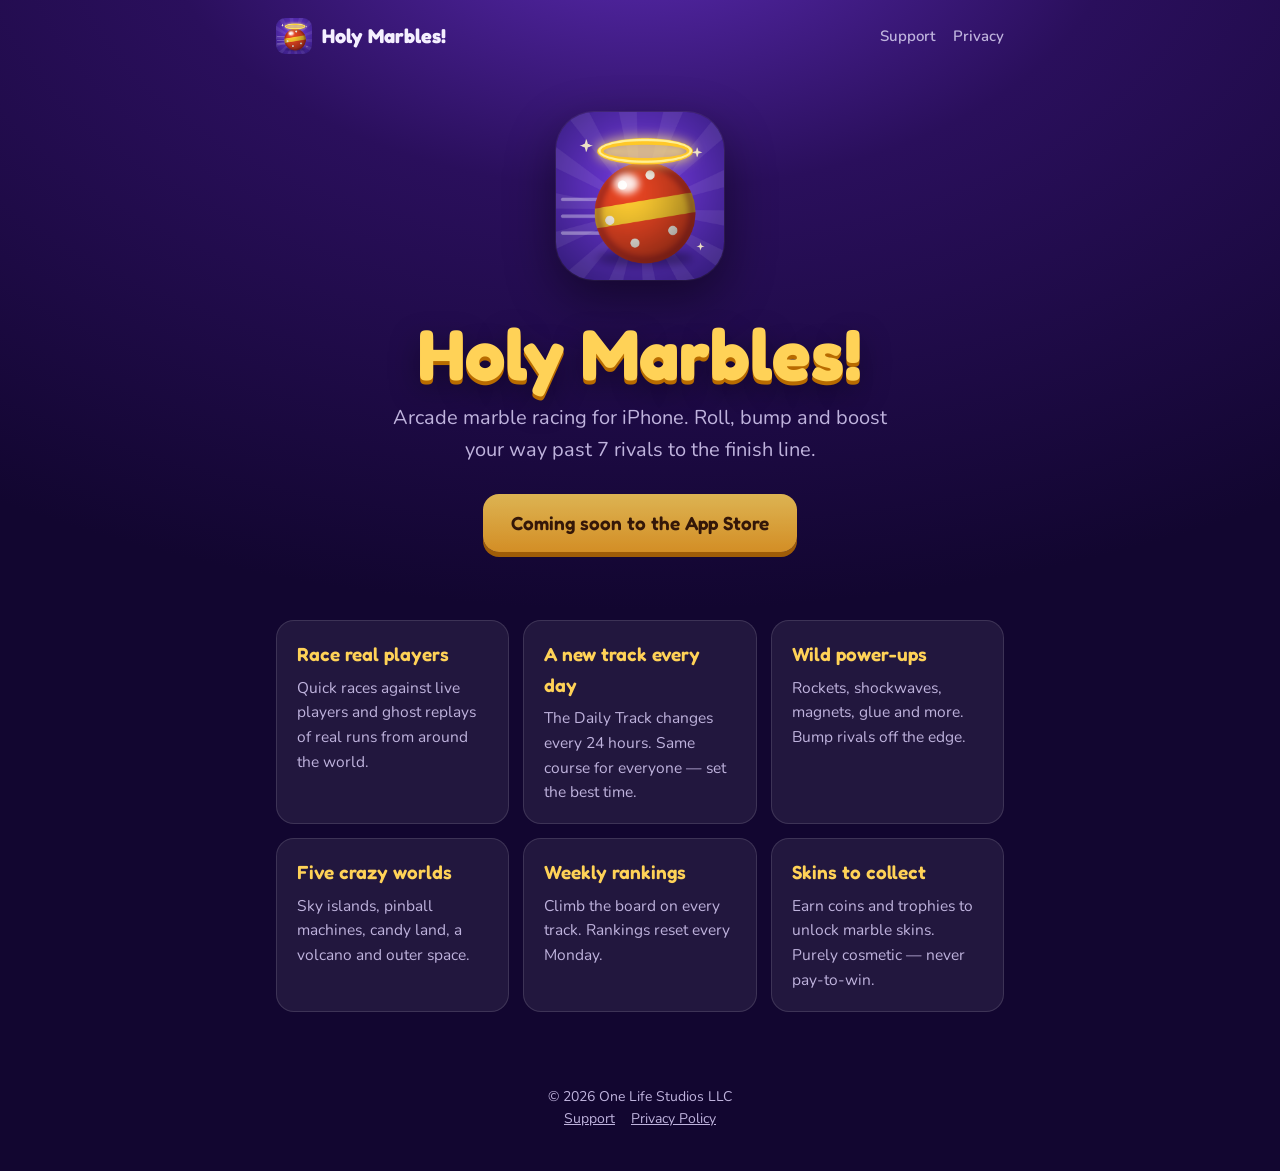
==== index.html @ 9f957c3b "Holy Marbles! website: home, support, privacy policy Co-Authored-By: Claude Opus 5.5 <noreply@anthro" ====
<!doctype html>
<html lang="en">
<head>
<meta charset="utf-8">
<meta name="viewport" content="width=device-width, initial-scale=1">
<title>Holy Marbles!</title>
<meta name="description" content="Holy Marbles! — a free arcade marble racing game for iPhone. Race real players and ghosts down wild tracks.">
<meta property="og:title" content="Holy Marbles!">
<meta property="og:description" content="Free arcade marble racing for iPhone. Roll, bump and boost to the finish.">
<meta property="og:image" content="img/holymarbles-icon.png">
<link rel="icon" href="img/favicon.png">
<link rel="apple-touch-icon" href="img/apple-touch-icon.png">
<link rel="stylesheet" href="style.css">
</head>
<body>
<div class="wrap">
  <header class="top">
    <a class="brand" href="./"><img src="img/favicon.png" alt=""><span>Holy Marbles!</span></a>
    <nav><a href="support/">Support</a><a href="privacy/">Privacy</a></nav>
  </header>

  <section class="hero">
    <img class="icon" src="img/holymarbles-icon.png" alt="Holy Marbles! app icon">
    <h1>Holy Marbles!</h1>
    <p class="tag">Arcade marble racing for iPhone. Roll, bump and boost your way past 7 rivals to the finish line.</p>
    <span class="btn soon">Coming soon to the App Store</span>
  </section>

  <section class="features">
    <div class="card"><h3>Race real players</h3><p>Quick races against live players and ghost replays of real runs from around the world.</p></div>
    <div class="card"><h3>A new track every day</h3><p>The Daily Track changes every 24 hours. Same course for everyone — set the best time.</p></div>
    <div class="card"><h3>Wild power-ups</h3><p>Rockets, shockwaves, magnets, glue and more. Bump rivals off the edge.</p></div>
    <div class="card"><h3>Five crazy worlds</h3><p>Sky islands, pinball machines, candy land, a volcano and outer space.</p></div>
    <div class="card"><h3>Weekly rankings</h3><p>Climb the board on every track. Rankings reset every Monday.</p></div>
    <div class="card"><h3>Skins to collect</h3><p>Earn coins and trophies to unlock marble skins. Purely cosmetic — never pay-to-win.</p></div>
  </section>

  <footer>
    © 2026 One Life Studios LLC
    <br><a href="support/">Support</a><a href="privacy/">Privacy Policy</a>
  </footer>
</div>
</body>
</html>
---- style.css ----
@import url('https://fonts.googleapis.com/css2?family=Fredoka:wght@500;600;700&family=Nunito:wght@400;600;700&display=swap');

:root {
  --bg-1: #2a0f5c;
  --bg-2: #120630;
  --card: rgba(255, 255, 255, 0.07);
  --card-border: rgba(255, 255, 255, 0.12);
  --text: #f4efff;
  --muted: #bfb3dd;
  --gold: #ffd257;
  --gold-deep: #f5a623;
  --link: #8fd8ff;
}

* { box-sizing: border-box; }

html, body { margin: 0; padding: 0; }

body {
  background: radial-gradient(1200px 700px at 50% -10%, #5b2bb3 0%, var(--bg-1) 40%, var(--bg-2) 100%) fixed;
  background-color: var(--bg-2);
  color: var(--text);
  font-family: 'Nunito', system-ui, -apple-system, sans-serif;
  font-size: 17px;
  line-height: 1.6;
  min-height: 100vh;
}

a { color: var(--link); }

.wrap { max-width: 760px; margin: 0 auto; padding: 0 16px; }

header.top {
  display: flex; align-items: center; justify-content: space-between;
  padding: 18px 0;
}
header.top a.brand {
  display: flex; align-items: center; gap: 10px;
  font-family: 'Fredoka', sans-serif; font-weight: 700; font-size: 20px;
  color: var(--text); text-decoration: none;
}
header.top a.brand img { width: 36px; height: 36px; border-radius: 9px; }
header.top nav a {
  color: var(--muted); text-decoration: none; margin-left: 18px; font-weight: 600; font-size: 15px;
}
header.top nav a:hover { color: var(--text); }

.hero { text-align: center; padding: 40px 0 24px; }
.hero img.icon {
  width: 168px; height: 168px; border-radius: 38px;
  box-shadow: 0 18px 50px rgba(0, 0, 0, 0.45), 0 0 0 1px rgba(255,255,255,0.08);
}
.hero h1 {
  font-family: 'Fredoka', sans-serif; font-weight: 700;
  font-size: clamp(44px, 9vw, 72px); line-height: 1.05;
  margin: 28px 0 10px;
  color: var(--gold);
  text-shadow: 0 4px 0 #b86b00, 0 10px 30px rgba(0,0,0,0.4);
}
.hero p.tag { font-size: 20px; color: var(--muted); margin: 0 auto 28px; max-width: 520px; }

.btn {
  display: inline-block; font-family: 'Fredoka', sans-serif; font-weight: 600; font-size: 19px;
  padding: 14px 28px; border-radius: 16px; text-decoration: none;
  background: linear-gradient(180deg, var(--gold), var(--gold-deep)); color: #3a1a00;
  box-shadow: 0 5px 0 #b86b00;
}
.btn.soon { opacity: 0.85; cursor: default; }

.features {
  display: grid; grid-template-columns: repeat(auto-fit, minmax(210px, 1fr)); gap: 14px;
  margin: 44px 0;
}
.card {
  background: var(--card); border: 1px solid var(--card-border); border-radius: 18px; padding: 18px 20px;
}
.card h3 { font-family: 'Fredoka', sans-serif; font-weight: 600; margin: 0 0 6px; font-size: 19px; color: var(--gold); }
.card p { margin: 0; color: var(--muted); font-size: 15.5px; }

article.doc { padding: 20px 0 40px; }
article.doc h1 { font-family: 'Fredoka', sans-serif; font-weight: 700; font-size: 38px; margin: 10px 0 4px; color: var(--gold); }
article.doc .updated { color: var(--muted); margin: 0 0 28px; font-size: 15px; }
article.doc h2 { font-family: 'Fredoka', sans-serif; font-weight: 600; font-size: 23px; margin: 34px 0 8px; }
article.doc p, article.doc li { color: #e6def8; }
article.doc ul { padding-left: 22px; }
article.doc li { margin: 6px 0; }
article.doc table { width: 100%; border-collapse: collapse; margin: 12px 0; font-size: 15.5px; }
article.doc th, article.doc td { text-align: left; padding: 10px 12px; border-bottom: 1px solid var(--card-border); vertical-align: top; }
article.doc th { color: var(--gold); font-family: 'Fredoka', sans-serif; font-weight: 600; }
.table-scroll { overflow-x: auto; }

details { background: var(--card); border: 1px solid var(--card-border); border-radius: 14px; padding: 14px 18px; margin: 10px 0; }
details summary { cursor: pointer; font-weight: 700; }
details p { margin: 10px 0 0; }

.contact { background: var(--card); border: 1px solid var(--card-border); border-radius: 18px; padding: 20px; margin: 20px 0; }
.contact a { font-weight: 700; font-size: 19px; }

footer { text-align: center; color: var(--muted); font-size: 14px; padding: 30px 0 40px; }
footer a { color: var(--muted); margin: 0 8px; }

@media (max-width: 520px) {
  header.top nav a { margin-left: 12px; font-size: 14px; }
  header.top a.brand span { display: none; }
}
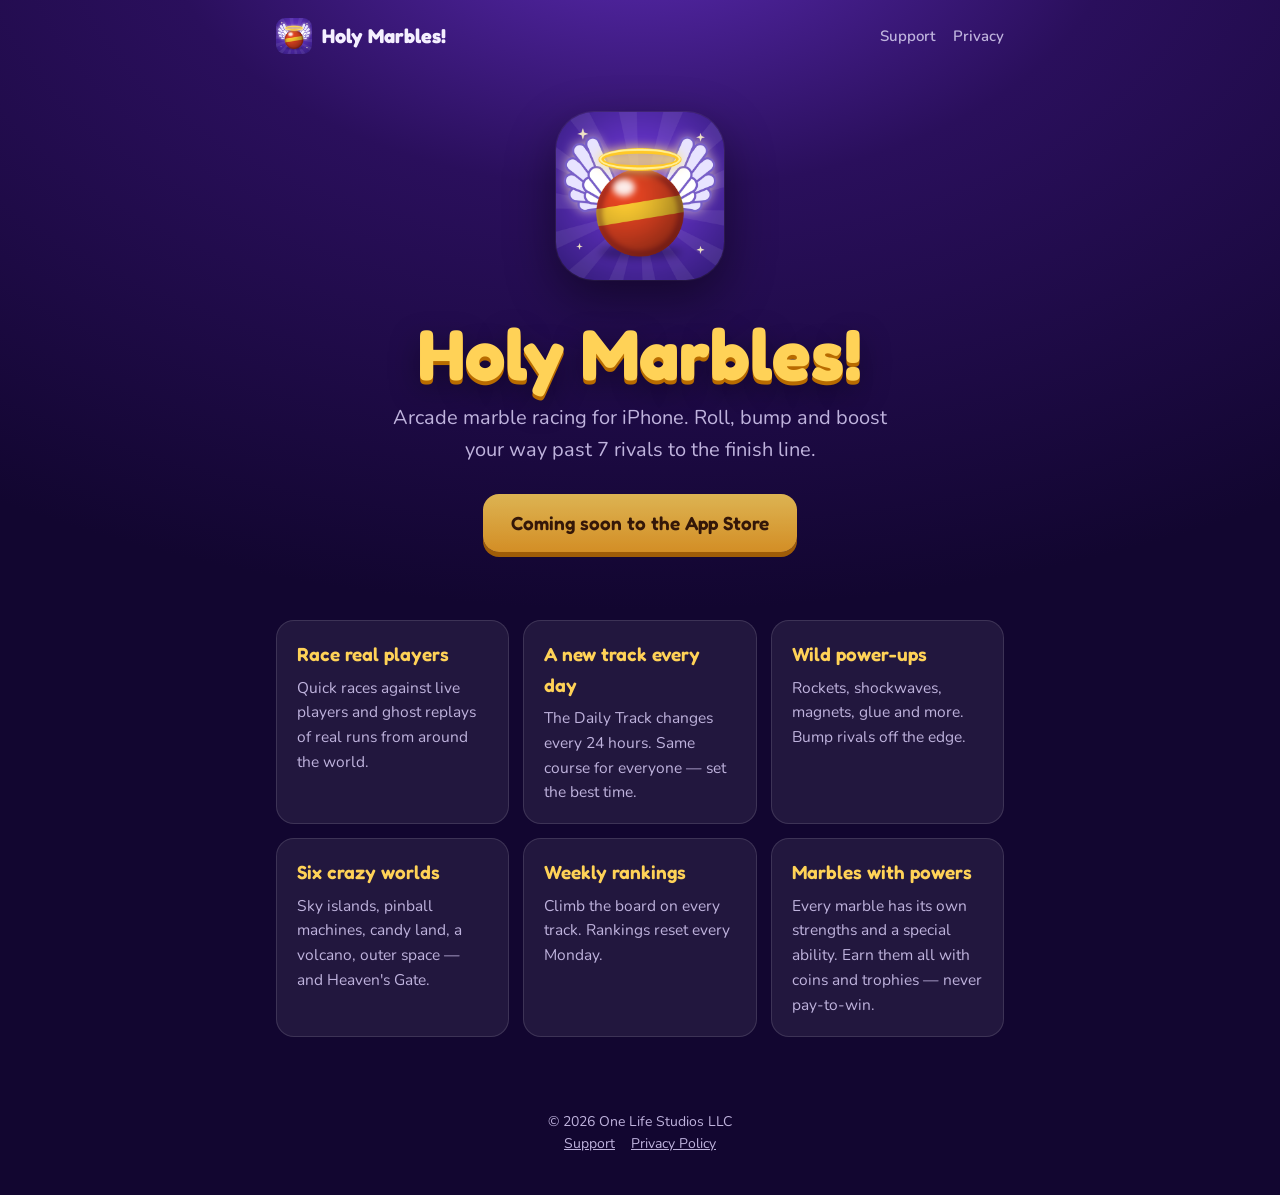
==== commit 79004277: "Marble powers + Heaven's Gate on the site Co-Authored-By: Claude Opus 5.5 <noreply@anthropic.com> Cl" ====
--- a/index.html
+++ b/index.html
@@ -30,9 +30,9 @@
     <div class="card"><h3>Race real players</h3><p>Quick races against live players and ghost replays of real runs from around the world.</p></div>
     <div class="card"><h3>A new track every day</h3><p>The Daily Track changes every 24 hours. Same course for everyone — set the best time.</p></div>
     <div class="card"><h3>Wild power-ups</h3><p>Rockets, shockwaves, magnets, glue and more. Bump rivals off the edge.</p></div>
-    <div class="card"><h3>Five crazy worlds</h3><p>Sky islands, pinball machines, candy land, a volcano and outer space.</p></div>
+    <div class="card"><h3>Six crazy worlds</h3><p>Sky islands, pinball machines, candy land, a volcano, outer space — and Heaven's Gate.</p></div>
     <div class="card"><h3>Weekly rankings</h3><p>Climb the board on every track. Rankings reset every Monday.</p></div>
-    <div class="card"><h3>Skins to collect</h3><p>Earn coins and trophies to unlock marble skins. Purely cosmetic — never pay-to-win.</p></div>
+    <div class="card"><h3>Marbles with powers</h3><p>Every marble has its own strengths and a special ability. Earn them all with coins and trophies — never pay-to-win.</p></div>
   </section>
 
   <footer>
